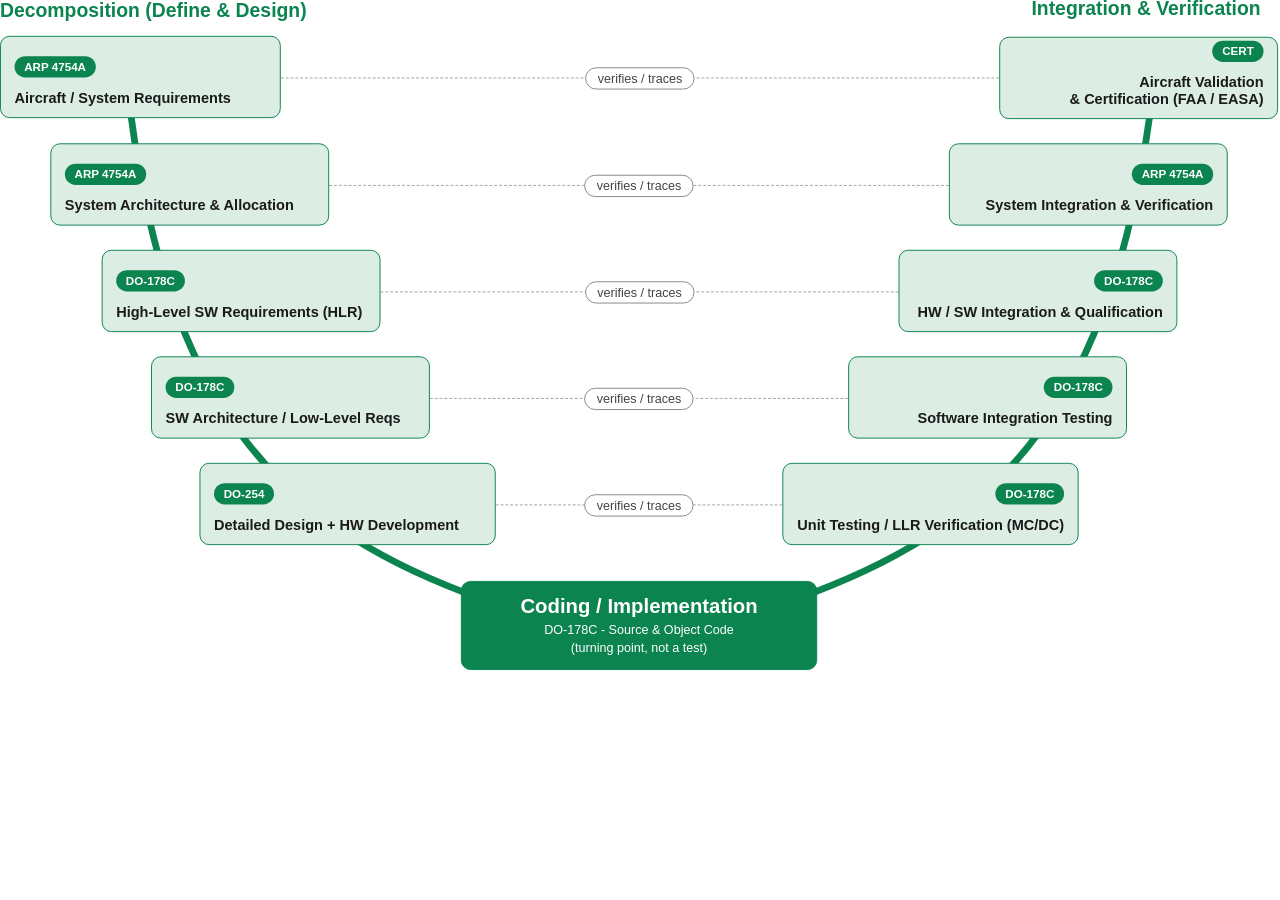
==== v-model/index.html @ f8e0f7ee "Add V-model diagram in HTML/CSS/JS Co-Authored-By: Claude Sonnet 5.5 <noreply@anthropic.com> Claude-" ====
<!DOCTYPE html>
<html lang="en">
<head>
  <meta charset="utf-8">
  <meta name="viewport" content="width=device-width, initial-scale=1">
  <title>V-Model Diagram</title>
  <link rel="stylesheet" href="style.css">
</head>
<body>
  <div class="wrap" id="wrap">
    <div class="stage" id="stage">
      <h2 class="title left">Decomposition (Define &amp; Design)</h2>
      <h2 class="title right">Integration &amp; Verification</h2>
      <svg class="curve" viewBox="0 0 1322 693" aria-hidden="true">
        <path d="M133 100 C 170 420, 290 540, 480 612 L 840 612 C 1030 540, 1150 420, 1190 100"/>
      </svg>
      <div id="links"></div>
      <div id="boxes"></div>
      <div class="box core">
        <strong>Coding / Implementation</strong>
        <span>DO-178C - Source &amp; Object Code<br>(turning point, not a test)</span>
      </div>
    </div>
  </div>
  <script src="script.js"></script>
</body>
</html>
---- v-model/style.css ----
:root{--g:#0c8450;--gd:#0a7345;--bg:#dcede3;--ink:#1a1a1a}
*{box-sizing:border-box;margin:0}
body{background:#fff;font-family:"Poppins","Segoe UI",Arial,sans-serif;color:var(--ink)}
.wrap{width:100%;overflow:hidden}
.stage{position:relative;width:1322px;height:693px;transform-origin:0 0}
.title{position:absolute;top:0;font-size:20px;font-weight:700;color:var(--g);white-space:nowrap}
.title.left{left:0}.title.right{right:20px;top:-2px}
.curve{position:absolute;inset:0;width:100%;height:100%}
.curve path{fill:none;stroke:var(--g);stroke-width:7;stroke-linecap:round}
.box{position:absolute;background:var(--bg);border:1px solid var(--g);border-radius:10px;
  padding:12px 14px;display:flex;flex-direction:column;justify-content:flex-end;gap:12px;
  font-size:15px;font-weight:600;white-space:nowrap;transition:transform .2s,box-shadow .2s}
.box:hover{transform:translateY(-3px);box-shadow:0 6px 16px rgba(12,132,80,.25)}
.box.r{align-items:flex-end;text-align:right}
.pill{align-self:flex-start;background:var(--g);color:#fff;font-size:12px;font-weight:700;
  padding:3px 10px;border-radius:12px;line-height:16px}
.box.r .pill{align-self:flex-end}
.box.core{left:476px;top:600px;width:368px;height:92px;background:var(--g);color:#fff;
  align-items:center;text-align:center;justify-content:center;gap:4px}
.box.core strong{font-size:21px}.box.core span{font-size:13px;font-weight:400;line-height:1.35}
.link{position:absolute;height:0;border-top:1.5px dashed #9aa5a0}
.link span{position:absolute;left:50%;top:0;transform:translate(-50%,-50%);background:#fff;
  border:1px solid #888;border-radius:14px;padding:3px 12px;font-size:13px;font-weight:500;
  color:#444;white-space:nowrap;cursor:default}
.link:hover{border-color:var(--g)}.link:hover span{border-color:var(--g);color:var(--g)}
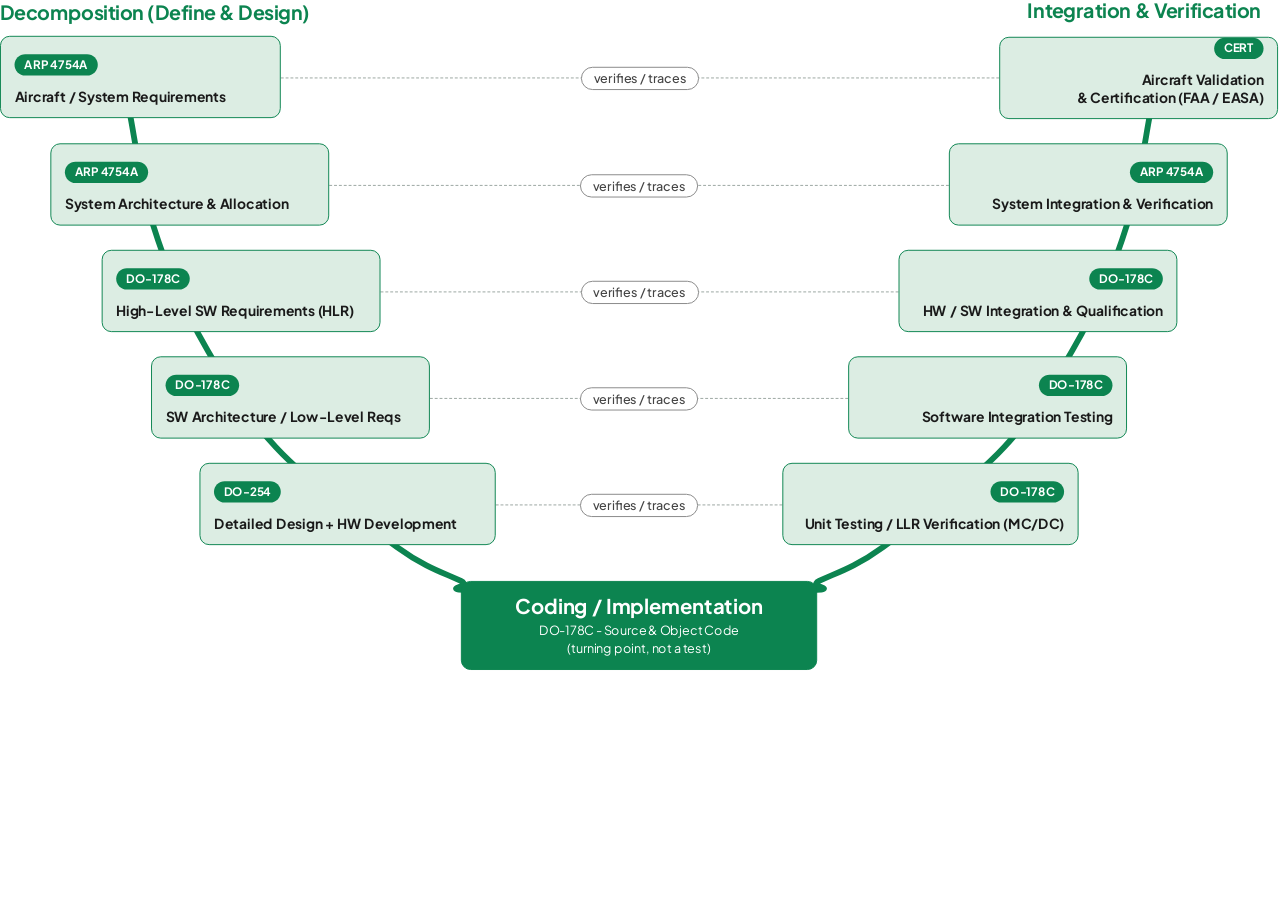
==== commit 3db9cd24: "Refine V-model diagram to match design: font, sizes, smooth curve Co-Authored-By: Claude Sonnet 5.5 " ====
--- a/v-model/index.html
+++ b/v-model/index.html
@@ -4,6 +4,8 @@
   <meta charset="utf-8">
   <meta name="viewport" content="width=device-width, initial-scale=1">
   <title>V-Model Diagram</title>
+  <link rel="preconnect" href="https://fonts.googleapis.com">
+  <link href="https://fonts.googleapis.com/css2?family=Plus+Jakarta+Sans:wght@400;500;600;700;800&display=swap" rel="stylesheet">
   <link rel="stylesheet" href="style.css">
 </head>
 <body>
@@ -12,7 +14,7 @@
       <h2 class="title left">Decomposition (Define &amp; Design)</h2>
       <h2 class="title right">Integration &amp; Verification</h2>
       <svg class="curve" viewBox="0 0 1322 693" aria-hidden="true">
-        <path d="M133 100 C 170 420, 290 540, 480 612 L 840 612 C 1030 540, 1150 420, 1190 100"/>
+        <path id="vpath" d=""/>
       </svg>
       <div id="links"></div>
       <div id="boxes"></div>
--- a/v-model/style.css
+++ b/v-model/style.css
@@ -1,23 +1,23 @@
 :root{--g:#0c8450;--gd:#0a7345;--bg:#dcede3;--ink:#1a1a1a}
 *{box-sizing:border-box;margin:0}
-body{background:#fff;font-family:"Poppins","Segoe UI",Arial,sans-serif;color:var(--ink)}
+body{background:#fff;font-family:"Plus Jakarta Sans","Segoe UI",Arial,sans-serif;color:var(--ink)}
 .wrap{width:100%;overflow:hidden}
 .stage{position:relative;width:1322px;height:693px;transform-origin:0 0}
-.title{position:absolute;top:0;font-size:20px;font-weight:700;color:var(--g);white-space:nowrap}
+.title{position:absolute;top:0;font-size:20.3px;font-weight:700;letter-spacing:-.2px;color:var(--g);white-space:nowrap}
 .title.left{left:0}.title.right{right:20px;top:-2px}
 .curve{position:absolute;inset:0;width:100%;height:100%}
-.curve path{fill:none;stroke:var(--g);stroke-width:7;stroke-linecap:round}
+.curve path{fill:none;stroke:var(--g);stroke-width:6;stroke-linecap:round}
 .box{position:absolute;background:var(--bg);border:1px solid var(--g);border-radius:10px;
-  padding:12px 14px;display:flex;flex-direction:column;justify-content:flex-end;gap:12px;
-  font-size:15px;font-weight:600;white-space:nowrap;transition:transform .2s,box-shadow .2s}
+  padding:12px 14px 13px;display:flex;flex-direction:column;justify-content:flex-end;gap:12px;
+  font-size:14.3px;font-weight:700;white-space:nowrap;transition:transform .2s,box-shadow .2s}
 .box:hover{transform:translateY(-3px);box-shadow:0 6px 16px rgba(12,132,80,.25)}
 .box.r{align-items:flex-end;text-align:right}
 .pill{align-self:flex-start;background:var(--g);color:#fff;font-size:12px;font-weight:700;
-  padding:3px 10px;border-radius:12px;line-height:16px}
+  padding:0 10px;border-radius:12px;line-height:22px;height:22px}
 .box.r .pill{align-self:flex-end}
 .box.core{left:476px;top:600px;width:368px;height:92px;background:var(--g);color:#fff;
   align-items:center;text-align:center;justify-content:center;gap:4px}
-.box.core strong{font-size:21px}.box.core span{font-size:13px;font-weight:400;line-height:1.35}
+.box.core strong{font-size:21px;font-weight:700}.box.core span{font-size:13px;font-weight:400;line-height:1.35}
 .link{position:absolute;height:0;border-top:1.5px dashed #9aa5a0}
 .link span{position:absolute;left:50%;top:0;transform:translate(-50%,-50%);background:#fff;
   border:1px solid #888;border-radius:14px;padding:3px 12px;font-size:13px;font-weight:500;
